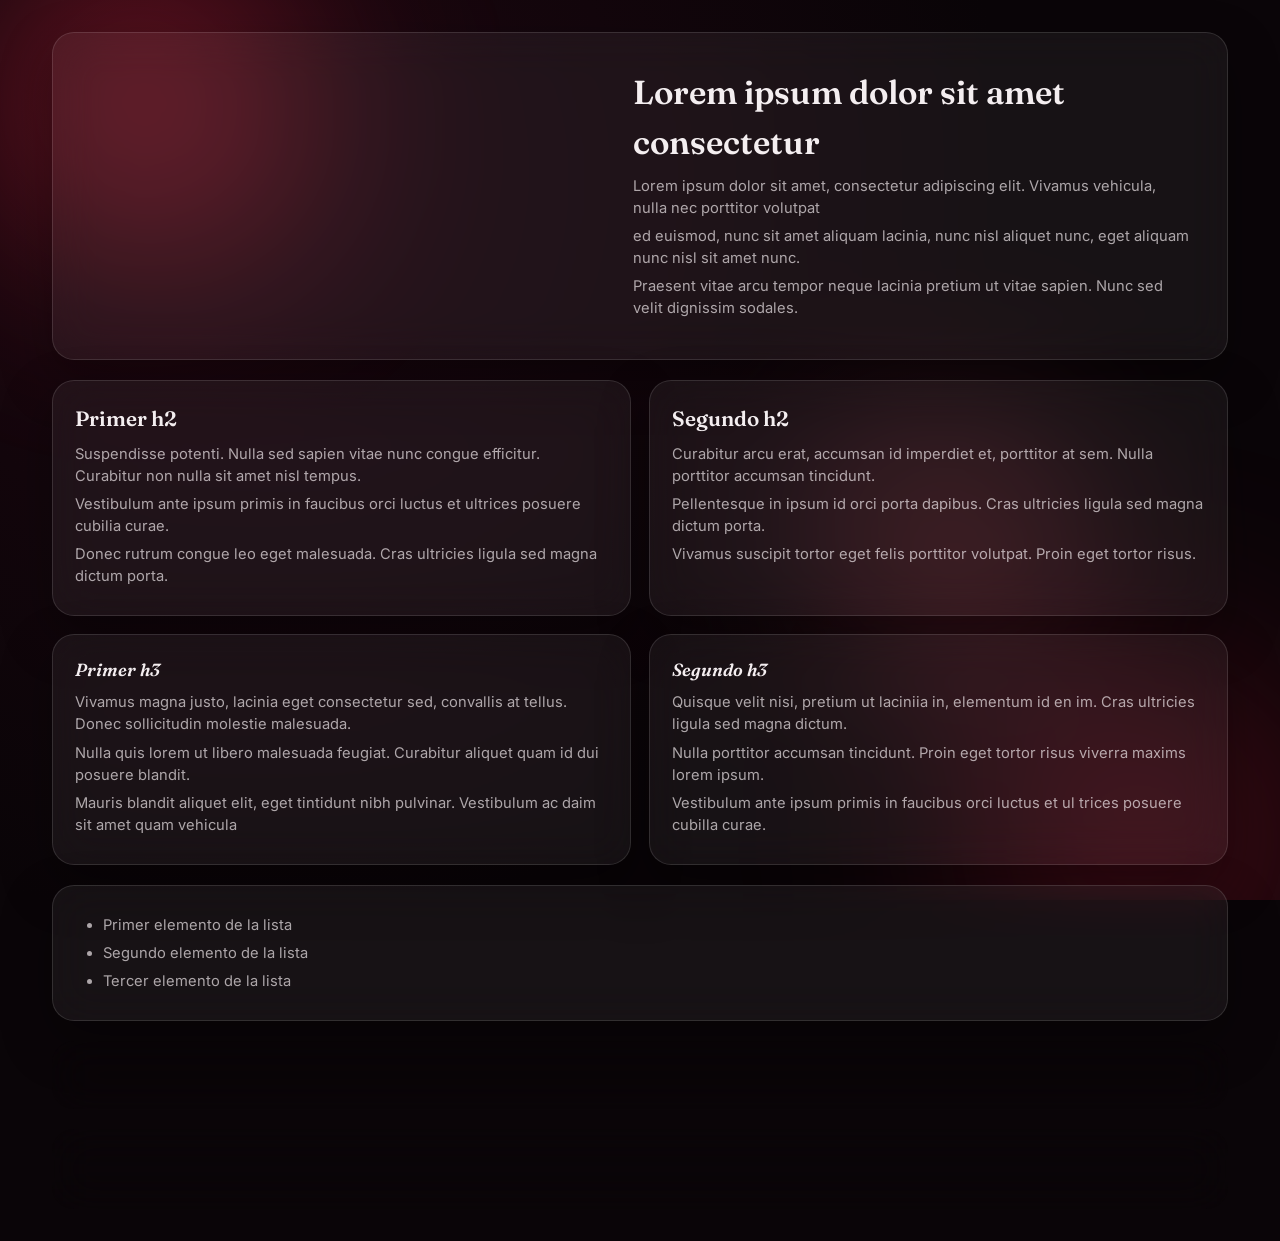
==== index.html @ 3c13707c "Add files via upload" ====
<!DOCTYPE html>
<html lang="en">
<head>
    <meta charset="UTF-8">
    <meta name="viewport" content="width=device-width, initial-scale=1.0">
    <title>Seleccionando Elementos</title>
    <link rel="preconnect" href="https://fonts.googleapis.com">
    <link rel="preconnect" href="https://fonts.gstatic.com" crossorigin>
    <link href="https://fonts.googleapis.com/css2?family=Fraunces:ital,opsz,wght@0,9..144,400;0,9..144,600;1,9..144,500&family=JetBrains+Mono:wght@400;600&family=Inter:wght@400;500&family=Roboto:wght@400;500;700&display=swap" rel="stylesheet">
    <link rel="stylesheet" href="assets/style.css">
</head>
<body>

    <div class="fondo" aria-hidden="true">
        <div class="figura figura-1"></div>
        <div class="figura figura-2"></div>
        <div class="figura figura-3"></div>
    </div>

    <main class="contenedor">

        <!--=== start ENCABEZADO ===-->

        <header id="cabecera-principal" class="card header-card">
            <div class="header-media">
                <img id="imagen-principal" class="imagen" src="" alt="">
            </div>
            <div class="header-contenido">
                <h1 id="titulo-principal" class="encabezado">Lorem ipsum dolor sit amet consectetur</h1>
                <p id="parrafo1" class="parrafo destacado">Lorem ipsum dolor sit amet, consectetur adipiscing elit. Vivamus vehicula, nulla nec porttitor volutpat</p>
                <p id="parrafo2" class="parrafo">ed euismod, nunc sit amet aliquam lacinia, nunc nisl aliquet nunc, eget aliquam nunc nisl sit amet nunc.</p>
                <p id="parrafo3" class="parrafo">Praesent vitae arcu tempor neque lacinia pretium ut vitae sapien. Nunc sed velit dignissim sodales.</p>
            </div>
        </header>

        <!--=== end ENCABEZADO ===-->    

        <!--=== start SECCION DE SECCIONES ===-->
        <section class="grid-encabezados">

            <article id="seccion-one" class="card heading-card">
                <h2 id="new" class="encabezado">Primer h2</h2>
                <p id="parrafo4" class="parrafo">Suspendisse potenti. Nulla sed sapien vitae nunc congue efficitur. Curabitur non nulla sit amet nisl tempus.</p>
                <p id="parrafo5" class="parrafo">Vestibulum ante ipsum primis in faucibus orci luctus et ultrices posuere cubilia curae.</p>
                <p id="parrafo6" class="parrafo">Donec rutrum congue leo eget malesuada. Cras ultricies ligula sed magna dictum porta.</p>   
            </article>

            <article id="seccion-dos" class="card heading-card">
                <h2 id="titulo-segundo" class="encabezado">Segundo h2</h2>
                <p id="parrafo7" class="parrafo">Curabitur arcu erat, accumsan id imperdiet et, porttitor at sem. Nulla porttitor accumsan tincidunt.</p>
                <p id="parrafo8" class="parrafo">Pellentesque in ipsum id orci porta dapibus. Cras ultricies ligula sed magna dictum porta.</p>
                <p id="parrafo9" class="parrafo">Vivamus suscipit tortor eget felis porttitor volutpat. Proin eget tortor risus.</p>   
            </article>

            <article id="seccion-tres" class="card heading-card">
                <h3 id="titulo-tercero" class="encabezado">Primer h3</h3>
                <p id="parrafo10" class="parrafo">Vivamus magna justo, lacinia eget consectetur sed, convallis at tellus. Donec sollicitudin molestie malesuada.</p>
                <p id="parrafo11" class="parrafo">Nulla quis lorem ut libero malesuada feugiat. Curabitur aliquet quam id dui posuere blandit.</p>
                <p id="parrafo12" class="parrafo">Mauris blandit aliquet elit, eget tintidunt nibh pulvinar. Vestibulum ac daim sit amet quam vehicula</p>   
            </article>

            <article id="seccion-cuatro" class="card heading-card">
                <h3 id="titulo-cuatro" class="encabezado">Segundo h3</h3>
                <p id="parrafo13" class="parrafo">Quisque velit nisi, pretium ut laciniia in, elementum id en im. Cras ultricies ligula sed magna dictum.</p>
                <p id="parrafo14" class="parrafo">Nulla porttitor accumsan tincidunt. Proin eget tortor risus viverra maxims  lorem ipsum.</p>
                <p id="parrafo15" class="parrafo">Vestibulum ante ipsum primis in faucibus orci luctus et ul trices posuere cubilla curae.</p>   
            </article>
        
        </section> 
        <!--=== end SECCION DE SECCIONES ===-->

        <section id="seccion-listas" class="card lista-card">
            <ul id="lista-desordenada" class="lista">
                <li id="item1" class="item-lista">Primer elemento de la lista</li>
                <li id="item2" class="item-lista">Segundo elemento de la lista</li>
                <li id="item3" class="item-lista">Tercer elemento de la lista</li>
            </ul>        
            <ol id="lista-ordenada" class="lista">            
            </ol>
        </section>

        <!--=== start-BOTONES/SWITCHES ===-->

        <section id="seccion-controles" class="card controles-card">

            <div class="switch-item">
                <label class="switch">
                    <input type="checkbox" id="switch-color">
                    <span class="switch-track"><span class="switch-thumb"></span></span>
                </label>
                <span class="switch-label">Color en encabezados</span>
            </div>

            <div class="switch-item">
                <label class="switch">
                    <input type="checkbox" id="switch-fuente">
                    <span class="switch-track"><span class="switch-thumb"></span></span>
                </label>
                <span class="switch-label">Fuente en encabezados</span>
            </div>

            <div class="switch-item">
                <label class="switch">
                    <input type="checkbox" id="switch-texto">
                    <span class="switch-track"><span class="switch-thumb"></span></span>
                </label>
                <span class="switch-label">Texto en encabezados</span>
            </div>

            <div class="switch-item">
                <label class="switch">
                    <input type="checkbox" id="switch-ruta">
                    <span class="switch-track"><span class="switch-thumb"></span></span>
                </label>
                <span class="switch-label">Ruta de la imagen</span>
            </div>

        </section>
        <!--=== end-BOTONES/SWITCHES ===-->

        <!--=== start-BOTONES JS SEMANA 5 ===-->

        <section id="seccion-acciones" class="card acciones-card">
            <button id="btn-destacar-pares" class="btn">Destacar Pares</button>
            <button id="btn-destacar-impares" class="btn">Destacar Impares</button>
            <button id="btn-agrandar-destacado" class="btn">Agrandar Destacado</button>
            <button id="btn-agregar-lista" class="btn">Agregar lista</button>
        </section>

        <!--=== end-BOTONES JS SEMANA 5 ===-->

    </main>

<script src="https://code.jquery.com/jquery-3.7.1.min.js"></script>
<script src="assets/js/script.js"></script>

</body>
</html>
---- assets/style.css ----
:root {
  --rojo:#e0263f;
  --rojo-oscuro: #8a1226;
  --fondo-1: #0a0508;
  --fondo-2: #1c0710;
  --texto: #f4eef0;
  --texto-suave: rgba(244, 238, 240, 0.68);
  --borde: rgba(255, 255, 255, 0.12);
  --vidrio: rgba(255, 255, 255, 0.055);
  --radio: 22px;
  --fuente-titulo: "Fraunces", serif;
  --fuente-cuerpo: "Inter", sans-serif;
  --fuente-alterna: "Roboto", sans-serif;
}

*{
  box-sizing: border-box;
}

html, body {
  margin: 0;
  min-height: 100%;
}

/* Estilos generales */
body {
  background: var(--fondo-1);
  color: var(--texto);
  font-family: var(--fuente-cuerpo);
  font-size: 15.5px;
  line-height: 1.5;
  overflow-x: hidden;
}

/* ====== Fondo decorativo ====== */

.fondo {
  position: fixed;
  inset: 0; 
  z-index: -1;
  background: radial-gradient(circle at 20% 20%, var(--fondo-2), var(--fondo-1) 60%);
  overflow: hidden;
}

.figura {
  position: absolute; 
  border-radius: 50%;
  filter: blur(90px);
  opacity: 0.55;
}

.figura-1 {
  width: 480px;
  height: 480px;
  background: radial-gradient(circle, var(--rojo) 0%, transparent 70%);
  top: -140px;
  left: -100px;
}

.figura-2 {
  width: 560px;
  height: 560px;
  background: radial-gradient(circle, var(--rojo-oscuro) 0%, transparent 70%);
  bottom: -220px;
  right: -140px;
}

.figura-3 {
  width: 360px;
  height: 360px;
  background: radial-gradient(circle, #ff5470 0%, transparent 70%);
  top: 40%;
  left: 60%;
  opacity: 0.35;
}
 
/* ====== CONTENEDOR ====== */

.contenedor {
  max-width: 1240px;
  margin: 0 auto; 
  padding: clamp(16px, 2.5vw, 32px);
  display: flex;
  flex-direction: column; 
  gap: clamp(14px, 1.6vw, 20px);
}

/* ====== CARD GLASS ====== */

.card {
  background: var(--vidrio);
  border: 1px solid var(--borde);
  border-radius: var(--radio);
  backdrop-filter: blur(22px);
  -webkit-backdrop-filter: blur(22px);
  box-shadow: 0 20px 50px rgba(0, 0, 0, 0.35);
}

/* ====== ENCABEZADOS / PÁRRAFOS ====== */ 

.encabezado {
  font-family: var(--fuente-titulo);
  font-weight: 600;
  color: var(--texto);
  margin: 0 0 8px;
  transition: color 0.35s ease, font-family 0.2s ease;
}

.parrafo {
  margin: 0 0 6px;
  color: var(--texto-suave);
  font-size: 0.92rem;
}

/* ====== HEADER ====== */

.header-card {
  display: grid;
  grid-template-columns: 1fr 1.15fr;
  align-items: stretch;
  overflow: hidden;
  min-height: 220px;
}

.header-media {
  position: relative;
  overflow: hidden;
}

.header-media .imagen {
  width: 100%;
  height: 100%;
  object-fit: cover;
  display: block;
  opacity: 1;
  transition: opacity 0.5s ease;
}

/* mientras src esté vacío, la imagen queda invisible y se ve el placeholder de vidrio */

.header-media .imagen[src=""]{
  opacity: 0;
  filter: contrast(1.05) brightness(0.9);
}

.header-media-overlay {
  position: absolute;
  inset: 0;
  background: linear-gradient(120deg, rgba(224, 38, 63, 0.45), rgba(10, 5, 8, 0.65));
  mix-blend-mode: multiply;
  display: none;
}

.header-contenido {
  padding: clamp(20px, 3vw, 34px);
  display: flex; 
  flex-direction: column;
  justify-content: center; 
}

.header-contenido .encabezado {
  font-size: clamp(1.6rem, 2.6vw, 2.3rem);
}

/* ====== GRID ENCABEZADOS ====== */

.grid-encabezados {
  display: grid; 
  grid-template-columns: 1fr 1fr;
  gap: clamp(12px, 1.6vw, 18px);
}

.heading-card {
  padding: clamp(16px, 1.8vw, 22px);
}

.heading-card h2.encabezado {
  font-size: 1.3rem;
}

.heading-card h3.encabezado {
  font-size: 1.1rem;
  font-style: italic;
}

/* ====== LISTAS ====== */

.lista-card {
  padding: clamp(16px, 1.8vw, 22px);
}

.lista {
  margin: 0;
  padding-left: 22px;
}

.item-lista {
  color: var(--texto-suave);
  font-size: 0.92rem;
  margin: 6px;
}

/* ====== CONTROLES / SWITCHES ====== */

.controles-card {
  padding: clamp(14px, 1.6vw, 20px) clamp(16px, 2vw, 26px);
  display: flex;
  flex-wrap: wrap;
  justify-content: space-between;
  align-items: center;
  gap: 14px;
}

.switch-item {
  display: flex;
  align-items: center;
  gap: 10px;
}

.switch {
  position: relative;
  display: inline-block; 
}

.switch input{
  position: absolute; 
  opacity: 0;
  width: 100%; 
  height:100%; 
  margin: 0; 
  cursor: pointer;
}

.switch-track {
  display: block; 
  width: 46px;
  height: 26px;
  border-radius: 999px;
  background: rgba(255, 255, 255, 0.14);
  border: 1px solid var(--borde);
  transition: background 0.25s ease, border-color 0.25s ease;
}

.switch-thumb {
  position: absolute; 
  top: 2px; 
  left: 2px; 
  width: 22px; 
  height: 22px; 
  border-radius: 50%; 
  background: var(--texto); 
  transition: transform 0.25s ease;
}

.switch input:checked + .switch-track {
  background: var(--rojo);
  border-color: var(--rojo);
}

.switch input:checked + .switch-track .switch-thumb {
  transform: translateX(20px);
}

.switch input:focus-visible + .switch-track {
  outline: 2px solid var(--rojo);
  outline-offset: 2px;
}

.switch-label {
  font-size: 0.85rem;
  color: var(--texto-suave);
  white-space: nowrap;
}

/* ====== ACCIONES / BOTONES JS ====== */
 
.acciones-card {
  padding: clamp(14px, 1.6vw, 20px) clamp(16px, 2vw, 26px);
  display: flex;
  flex-wrap: wrap;
  gap: 12px;
}
 
.btn {
  font-family: var(--fuente-cuerpo);
  font-size: 0.85rem;
  font-weight: 500;
  color: var(--texto);
  background: rgba(255, 255, 255, 0.06);
  border: 1px solid var(--borde);
  border-radius: 999px;
  padding: 10px 18px;
  cursor: pointer;
  transition: background 0.25s ease, border-color 0.25s ease, transform 0.15s ease;
}
 
.btn:hover {
  background: var(--rojo);
  border-color: var(--rojo);
  transform: translateY(-1px);
}
 
.btn:active {
  transform: translateY(0);
}
 
/* ====== RESPONSIVE ====== */

@media (max-width: 860px) {
  .header-card {
    grid-template-columns: 1fr;
  }
  .header-media {
    min-height: 160px;
  }
  .grid-encabezados {
    grid-template-columns: 1fr;
  }
  .controles-card {
    justify-content: flex-start;
  }
}
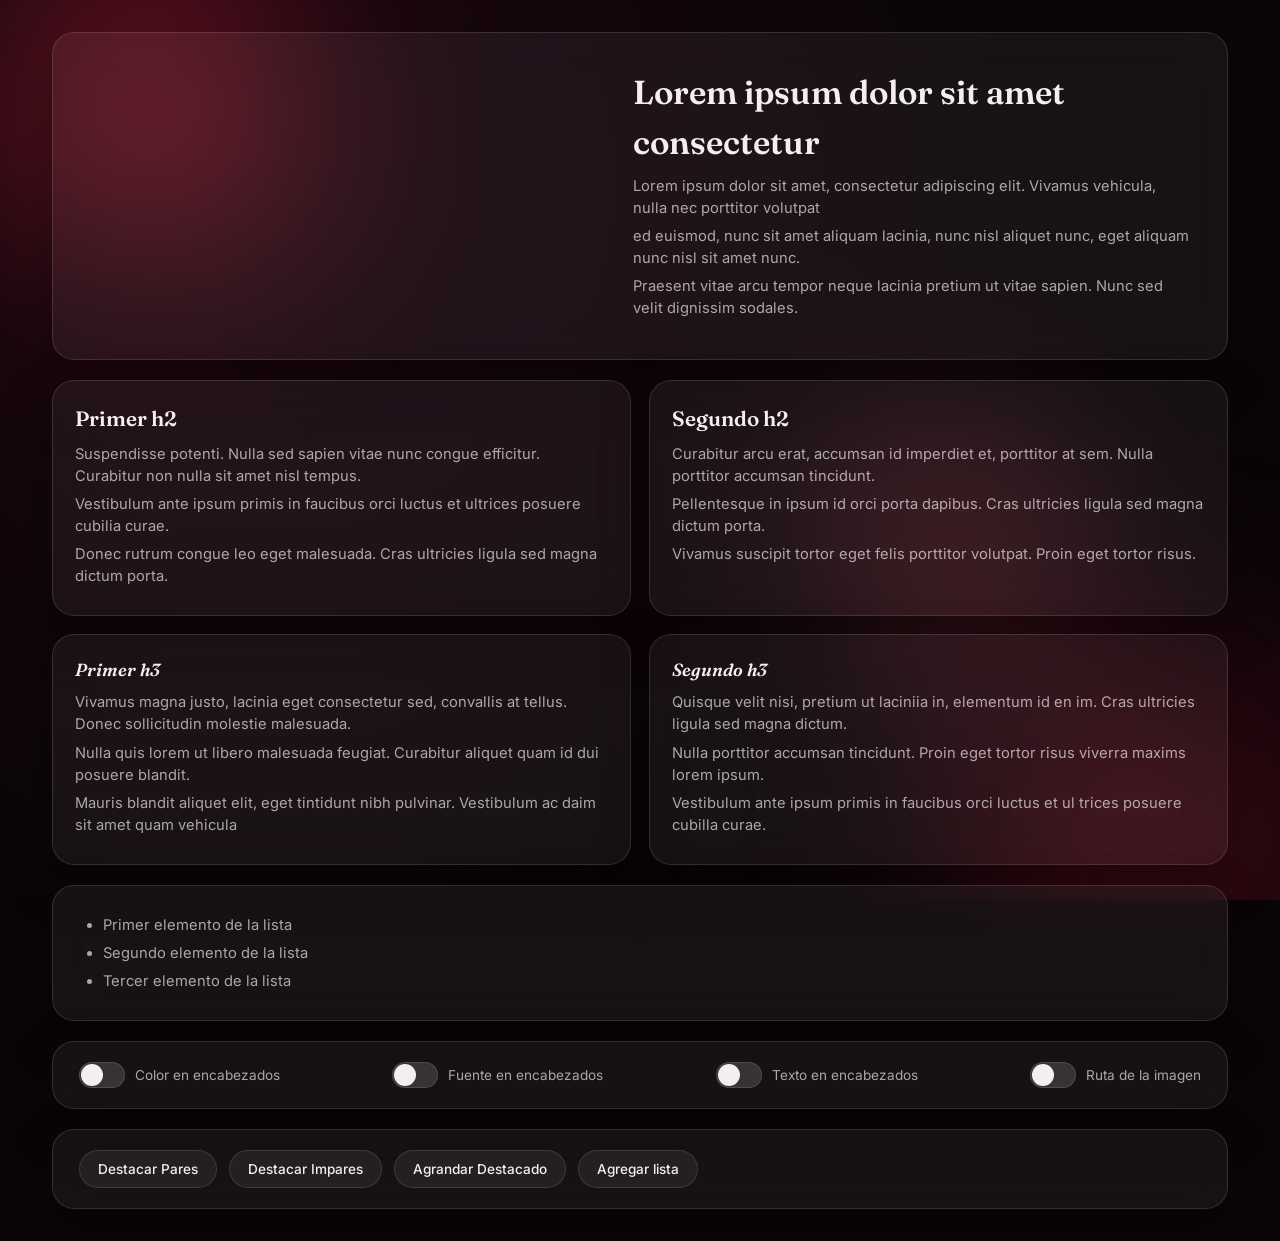
==== commit ac90e59f: "Restore index.html to original state Restored the original content of index.html after it was modifi" ====
--- a/index.html
+++ b/index.html
@@ -132,7 +132,7 @@
     </main>
 
 <script src="https://code.jquery.com/jquery-3.7.1.min.js"></script>
-<script src="assets/js/script.js"></script>
+<script src="assets/script.js"></script>
 
 </body>
-</html>+</html>
